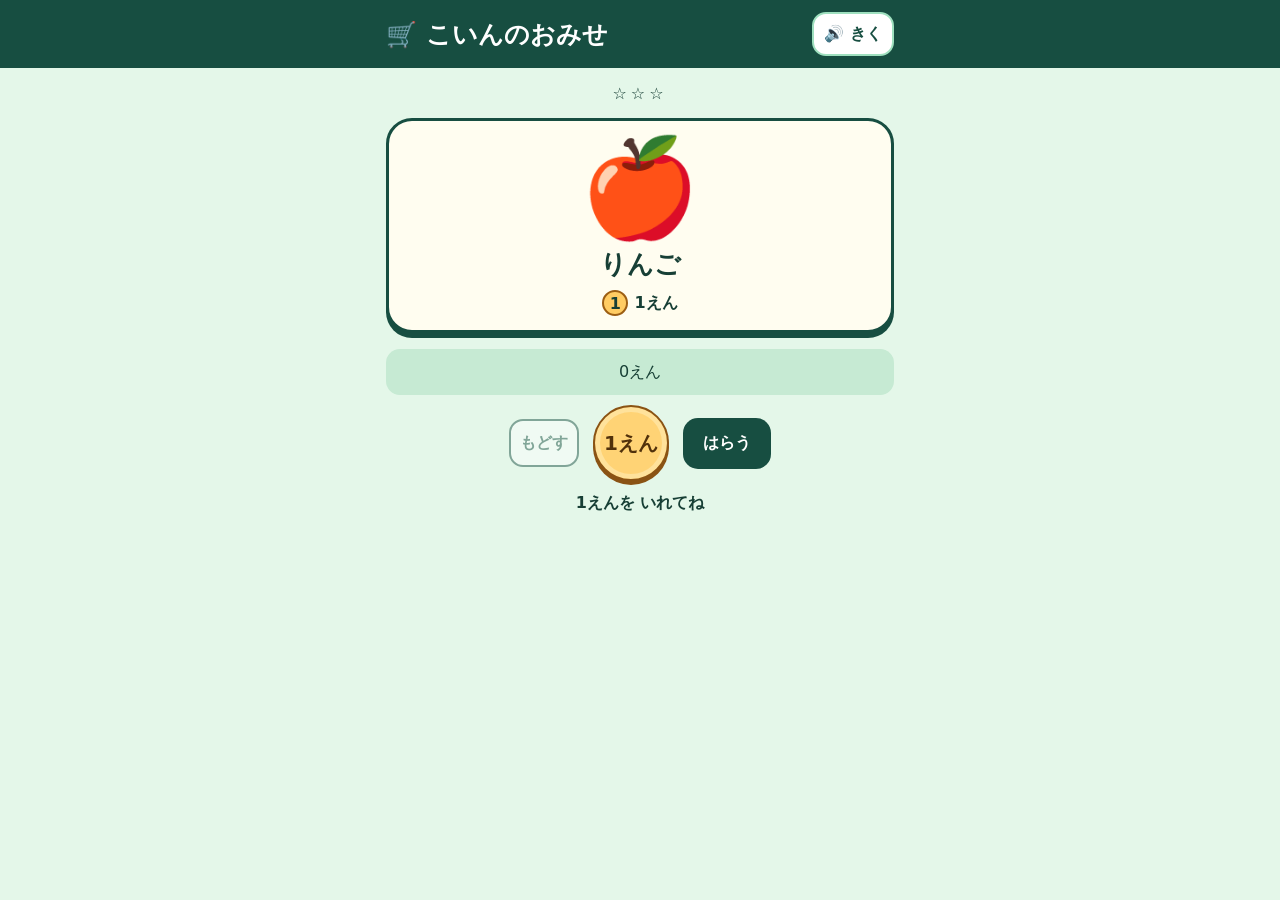
==== index.html @ e6ae7e11 "Add home screen app support" ====
<!doctype html>
<html lang="ja">
<head>
<meta charset="utf-8">
<meta name="viewport" content="width=device-width, initial-scale=1">
<meta name="theme-color" content="#174e41">
<meta name="apple-mobile-web-app-title" content="こいんのおみせ">
<link rel="manifest" href="./manifest.webmanifest">
<link rel="apple-touch-icon" href="./icon-180.png">
<link rel="icon" href="./icon-192.png" type="image/png">
<title>こいんのおみせ</title>
<style>
* { box-sizing: border-box; }
body { margin: 0; background: #e4f7e9; color: #173f35; font-family: system-ui, sans-serif; text-align: center; }
header { background: #174e41; color: white; }
.bar { max-width: 540px; margin: auto; padding: 12px 16px; display: flex; align-items: center; justify-content: space-between; gap: 8px; }
h1 { font-size: clamp(1.15rem, 5vw, 1.55rem); margin: 0; }
main { max-width: 540px; margin: auto; padding: 16px; }
.progress { min-height: 24px; margin: 0 0 10px; font-weight: bold; letter-spacing: .25em; }
.item { background: #fffdf0; border: 3px solid #174e41; border-radius: 26px; box-shadow: 0 5px #174e41; padding: 12px; }
.picture { font-size: clamp(4rem, 22vw, 6rem); line-height: 1.15; }
h2 { margin: 4px 0; font-size: 1.6rem; }
.price { display: flex; justify-content: center; gap: 6px; align-items: center; font-weight: bold; margin: 8px 0 2px; }
.mini { display: inline-grid; place-items: center; width: 26px; height: 26px; border: 2px solid #9c5e13; background: #ffcc63; border-radius: 50%; }
button { font: inherit; font-weight: bold; border: 2px solid transparent; cursor: pointer; touch-action: manipulation; }
button:focus-visible { outline: 3px solid #4c34a3; outline-offset: 3px; }
.listen { border-color: #9fe0bf; background: #fff; color: #174e41; border-radius: 14px; min-height: 44px; padding: 4px 10px; }
.wallet { margin-top: 16px; }
.tray { display: flex; align-items: center; justify-content: center; gap: 9px; min-height: 46px; background: #c6ead3; border-radius: 14px; }
.controls { display: flex; justify-content: center; align-items: center; gap: 14px; margin-top: 10px; }
.coin { border-color: #8a5314; background: #ffd375; color: #51310b; border-radius: 50%; width: 76px; height: 76px; font-size: 1.25rem; box-shadow: inset 0 0 0 5px #ffe29b, 0 4px #8a5314; }
.action { background: #174e41; color: white; border-radius: 15px; padding: 13px 18px; min-height: 50px; }
.undo { background: white; color: #174e41; border-color: #174e41; border-radius: 14px; min-height: 48px; padding: 4px 9px; }
button:disabled { opacity: .48; cursor: default; }
.status { min-height: 2.6em; margin: 12px 0 0; font-weight: bold; }
[hidden] { display: none !important; }
</style>
</head>
<body>
<header><div class="bar"><h1>🛒 こいんのおみせ</h1><button class="listen" id="listen" type="button">🔊 きく</button></div></header>
<main>
  <p class="progress" id="progress"></p>
  <section class="item" aria-labelledby="name">
    <div class="picture" id="picture" aria-hidden="true"></div>
    <h2 id="name"></h2>
    <div class="price" id="price"></div>
  </section>
  <section class="wallet" id="wallet" aria-label="おしはらい">
    <div class="tray" id="tray" role="group"></div>
    <div class="controls">
      <button class="undo" id="undo" type="button">もどす</button>
      <button class="coin" id="coin" type="button" aria-label="1えんを いれる">1えん</button>
      <button class="action" id="pay" type="button">はらう</button>
    </div>
  </section>
  <p class="status" id="status" role="status"></p>
  <button class="action" id="next" type="button" hidden></button>
</main>
<script>
const goods = [
  { name: 'りんご', picture: '🍎', price: 1 },
  { name: 'ぱん', picture: '🥐', price: 2 },
  { name: 'いちご', picture: '🍓', price: 3 }
];
const elements = Object.fromEntries(
  ['progress', 'name', 'picture', 'price', 'wallet', 'tray', 'undo', 'coin', 'pay', 'status', 'next', 'listen']
    .map(id => [id, document.getElementById(id)])
);
let round = 0;
let coins = 0;
let phase = 'shopping';

function speech(message) {
  if (!('speechSynthesis' in window) || !('SpeechSynthesisUtterance' in window)) return;
  const utterance = new SpeechSynthesisUtterance(message);
  utterance.lang = 'ja-JP';
  utterance.rate = 0.85;
  window.speechSynthesis.cancel();
  window.speechSynthesis.speak(utterance);
}

function coinPictures(container, amount) {
  container.replaceChildren();
  for (let i = 0; i < amount; i++) {
    const token = document.createElement('span');
    token.className = 'mini';
    token.setAttribute('aria-hidden', 'true');
    token.textContent = '1';
    container.append(token);
  }
}

function showCoins() {
  coinPictures(elements.tray, coins);
  elements.tray.setAttribute('aria-label', 'いれた おかね ' + coins + 'えん');
  elements.tray.append(coins + 'えん');
  elements.undo.disabled = coins === 0;
  elements.coin.disabled = coins === 5;
}

function showRound() {
  const item = goods[round];
  phase = 'shopping';
  coins = 0;
  elements.progress.textContent = '★'.repeat(round) + '☆'.repeat(goods.length - round);
  elements.progress.setAttribute('aria-label', round + 'こ かえたよ');
  elements.picture.textContent = item.picture;
  elements.name.textContent = item.name;
  coinPictures(elements.price, item.price);
  elements.price.append(item.price + 'えん');
  elements.status.textContent = '1えんを いれてね';
  elements.wallet.hidden = false;
  elements.next.hidden = true;
  showCoins();
}

function changeCoins(delta) {
  coins += delta;
  showCoins();
  elements.status.textContent = coins + 'えん はいったよ';
}

function promptForItem() {
  const item = goods[round];
  return item.name + 'は、' + item.price + '円です。1円をいれてね。';
}

elements.listen.hidden = !('speechSynthesis' in window && 'SpeechSynthesisUtterance' in window);
elements.listen.addEventListener('click', () => speech(phase === 'shopping' ? promptForItem() : elements.status.textContent));
elements.coin.addEventListener('click', () => changeCoins(1));
elements.undo.addEventListener('click', () => changeCoins(-1));
elements.pay.addEventListener('click', () => {
  const item = goods[round];
  if (coins !== item.price) {
    elements.status.textContent = coins < item.price ? 'もうすこし いれてみよう' : 'もどす を おしてみよう';
  } else {
    phase = 'bought';
    const finished = round === goods.length - 1;
    elements.progress.textContent = '★'.repeat(round + 1) + '☆'.repeat(goods.length - round - 1);
    elements.progress.setAttribute('aria-label', (round + 1) + 'こ かえたよ');
    elements.status.textContent = finished ? 'ぜんぶ かえたよ！' : item.name + 'が かえたよ！';
    elements.wallet.hidden = true;
    elements.next.textContent = finished ? 'もういちど' : 'つぎの おかいもの';
    elements.next.hidden = false;
    elements.next.focus();
  }
  speech(elements.status.textContent);
});
elements.next.addEventListener('click', () => {
  round = (round + 1) % goods.length;
  showRound();
  elements.coin.focus();
  speech(promptForItem());
});
showRound();
</script>
</body>
</html>
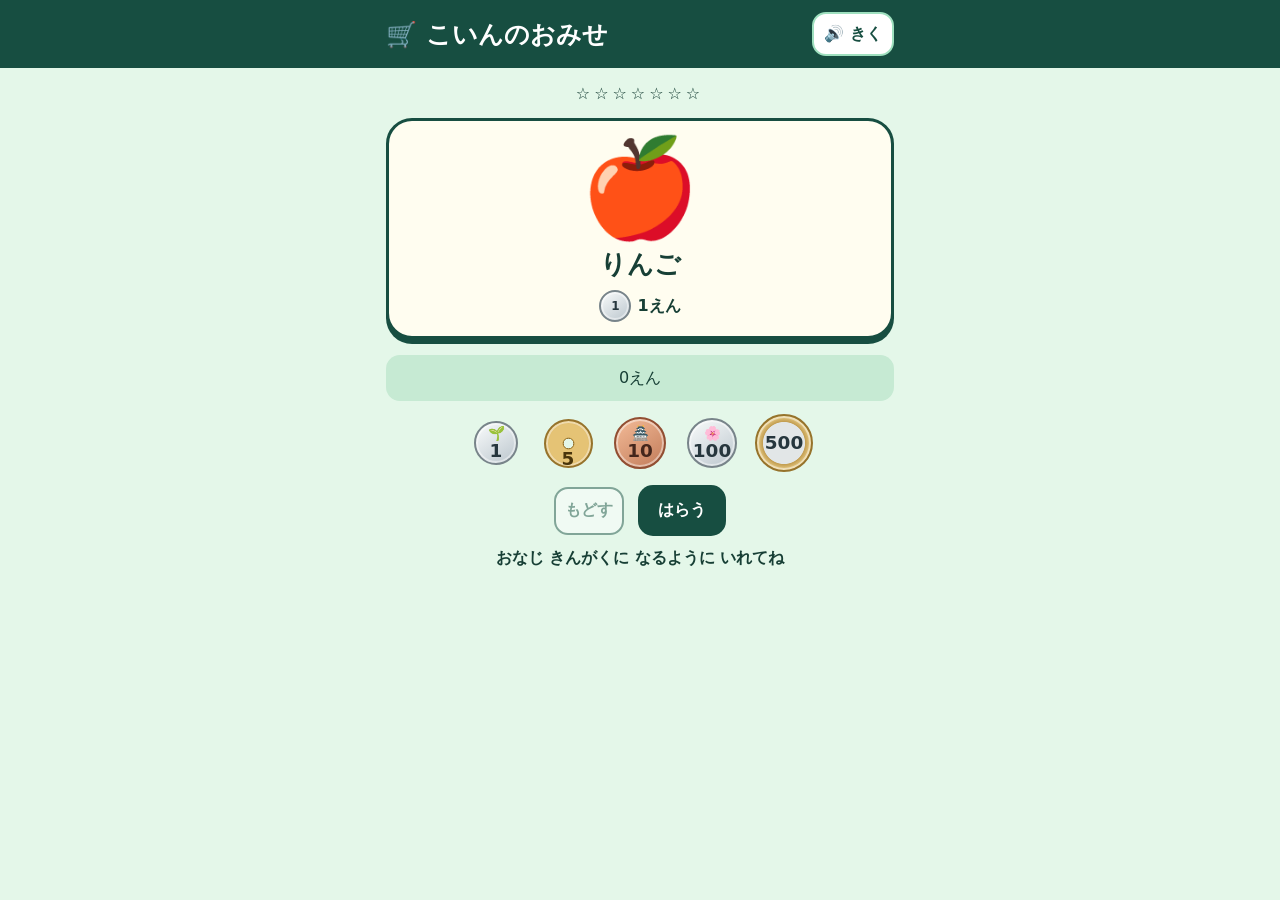
==== commit 2db00aa4: "Teach five Japanese coin denominations" ====
--- a/index.html
+++ b/index.html
@@ -21,14 +21,22 @@
 .picture { font-size: clamp(4rem, 22vw, 6rem); line-height: 1.15; }
 h2 { margin: 4px 0; font-size: 1.6rem; }
 .price { display: flex; justify-content: center; gap: 6px; align-items: center; font-weight: bold; margin: 8px 0 2px; }
-.mini { display: inline-grid; place-items: center; width: 26px; height: 26px; border: 2px solid #9c5e13; background: #ffcc63; border-radius: 50%; }
+.coin-face { display: inline-grid; place-items: center; align-content: center; gap: 1px; inline-size: 100%; aspect-ratio: 1; border: 2px solid #78848a; border-radius: 50%; background: linear-gradient(145deg, #fafcfc, #bbc6cd); color: #26363d; box-shadow: inset 0 0 0 2px #ffffff70; line-height: 1; font-weight: bold; }
+.coin-face[data-value="5"] { position: relative; border-color: #96732c; background: radial-gradient(circle at center, transparent 15%, #96732c 16%, #e5c375 20%, #e5c375 60%, #cba24c 100%); color: #49350b; }
+.coin-face[data-value="5"] > span { position: absolute; top: 65%; }
+.coin-face[data-value="10"] { border-color: #914e32; background: linear-gradient(145deg, #f4bc99, #c17b59); color: #43261c; }
+.coin-face[data-value="500"] { border-color: #96732c; background: radial-gradient(circle, #e2e6e7 54%, #c39e51 56%, #f5dd9b 75%); }
+.mini { inline-size: 32px; font-size: .75rem; }
 button { font: inherit; font-weight: bold; border: 2px solid transparent; cursor: pointer; touch-action: manipulation; }
 button:focus-visible { outline: 3px solid #4c34a3; outline-offset: 3px; }
 .listen { border-color: #9fe0bf; background: #fff; color: #174e41; border-radius: 14px; min-height: 44px; padding: 4px 10px; }
 .wallet { margin-top: 16px; }
-.tray { display: flex; align-items: center; justify-content: center; gap: 9px; min-height: 46px; background: #c6ead3; border-radius: 14px; }
+.tray { display: flex; flex-wrap: wrap; align-items: center; justify-content: center; gap: 6px; min-height: 46px; padding: 5px; background: #c6ead3; border-radius: 14px; }
 .controls { display: flex; justify-content: center; align-items: center; gap: 14px; margin-top: 10px; }
-.coin { border-color: #8a5314; background: #ffd375; color: #51310b; border-radius: 50%; width: 76px; height: 76px; font-size: 1.25rem; box-shadow: inset 0 0 0 5px #ffe29b, 0 4px #8a5314; }
+.coins { display: grid; grid-template-columns: repeat(5, minmax(0, 68px)); justify-content: center; gap: 4px; margin-top: 10px; }
+.coin { display: grid; place-items: center; min-height: 48px; padding: 1px; background: transparent; border-radius: 12px; }
+.coin .coin-face { max-width: var(--diameter); font-size: clamp(.8rem, 4vw, 1.15rem); }
+.coin-motif { font-size: .75em; }
 .action { background: #174e41; color: white; border-radius: 15px; padding: 13px 18px; min-height: 50px; }
 .undo { background: white; color: #174e41; border-color: #174e41; border-radius: 14px; min-height: 48px; padding: 4px 9px; }
 button:disabled { opacity: .48; cursor: default; }
@@ -47,9 +55,9 @@
   </section>
   <section class="wallet" id="wallet" aria-label="おしはらい">
     <div class="tray" id="tray" role="group"></div>
+    <div class="coins" id="coins" role="group" aria-label="えらべる こうか"></div>
     <div class="controls">
       <button class="undo" id="undo" type="button">もどす</button>
-      <button class="coin" id="coin" type="button" aria-label="1えんを いれる">1えん</button>
       <button class="action" id="pay" type="button">はらう</button>
     </div>
   </section>
@@ -60,14 +68,25 @@
 const goods = [
   { name: 'りんご', picture: '🍎', price: 1 },
   { name: 'ぱん', picture: '🥐', price: 2 },
-  { name: 'いちご', picture: '🍓', price: 3 }
+  { name: 'いちご', picture: '🍓', price: 3 },
+  { name: 'みかん', picture: '🍊', price: 5 },
+  { name: 'ばなな', picture: '🍌', price: 10 },
+  { name: 'おにぎり', picture: '🍙', price: 100 },
+  { name: 'ぬいぐるみ', picture: '🧸', price: 500 }
+];
+const denominations = [
+  { value: 1, diameter: 44, motif: '🌱' },
+  { value: 5, diameter: 49 },
+  { value: 10, diameter: 52, motif: '🏯' },
+  { value: 100, diameter: 50, motif: '🌸' },
+  { value: 500, diameter: 58 }
 ];
 const elements = Object.fromEntries(
-  ['progress', 'name', 'picture', 'price', 'wallet', 'tray', 'undo', 'coin', 'pay', 'status', 'next', 'listen']
+  ['progress', 'name', 'picture', 'price', 'wallet', 'tray', 'undo', 'coins', 'pay', 'status', 'next', 'listen']
     .map(id => [id, document.getElementById(id)])
 );
 let round = 0;
-let coins = 0;
+const coins = [];
 let phase = 'shopping';
 
 function speech(message) {
@@ -79,60 +98,87 @@
   window.speechSynthesis.speak(utterance);
 }
 
-function coinPictures(container, amount) {
-  container.replaceChildren();
-  for (let i = 0; i < amount; i++) {
-    const token = document.createElement('span');
-    token.className = 'mini';
-    token.setAttribute('aria-hidden', 'true');
-    token.textContent = '1';
-    container.append(token);
+function coinFace(coin, miniature = false) {
+  const token = document.createElement('span');
+  token.className = miniature ? 'coin-face mini' : 'coin-face';
+  token.dataset.value = coin.value;
+  token.setAttribute('aria-hidden', 'true');
+  if (!miniature && coin.motif) {
+    const motif = document.createElement('span');
+    motif.className = 'coin-motif';
+    motif.textContent = coin.motif;
+    token.append(motif);
   }
+  const label = document.createElement('span');
+  label.textContent = coin.value;
+  token.append(label);
+  return token;
+}
+
+function total() {
+  return coins.reduce((sum, coin) => sum + coin.value, 0);
+}
+
+const coinButtons = denominations.map(coin => {
+  const button = document.createElement('button');
+  button.type = 'button';
+  button.className = 'coin';
+  button.style.setProperty('--diameter', coin.diameter + 'px');
+  button.setAttribute('aria-label', coin.value + 'えんを いれる');
+  button.append(coinFace(coin));
+  button.addEventListener('click', () => {
+    coins.push(coin);
+    showCoins();
+    elements.status.textContent = total() + 'えん はいったよ';
+  });
+  elements.coins.append(button);
+  return button;
+});
+
+function priceCoins(price) {
+  const exactCoin = denominations.find(coin => coin.value === price);
+  return exactCoin ? [exactCoin] : Array(price).fill(denominations[0]);
 }
 
 function showCoins() {
-  coinPictures(elements.tray, coins);
-  elements.tray.setAttribute('aria-label', 'いれた おかね ' + coins + 'えん');
-  elements.tray.append(coins + 'えん');
-  elements.undo.disabled = coins === 0;
-  elements.coin.disabled = coins === 5;
+  elements.tray.replaceChildren(...coins.map(coin => coinFace(coin, true)), total() + 'えん');
+  elements.tray.setAttribute('aria-label', 'いれた おかね ' + total() + 'えん');
+  elements.undo.disabled = coins.length === 0;
+  // Enough room to pay any price entirely in 1-yen coins.
+  coinButtons.forEach(button => { button.disabled = coins.length >= goods.at(-1).price; });
 }
 
 function showRound() {
   const item = goods[round];
   phase = 'shopping';
-  coins = 0;
+  coins.length = 0;
   elements.progress.textContent = '★'.repeat(round) + '☆'.repeat(goods.length - round);
   elements.progress.setAttribute('aria-label', round + 'こ かえたよ');
   elements.picture.textContent = item.picture;
   elements.name.textContent = item.name;
-  coinPictures(elements.price, item.price);
-  elements.price.append(item.price + 'えん');
-  elements.status.textContent = '1えんを いれてね';
+  elements.price.replaceChildren(...priceCoins(item.price).map(coin => coinFace(coin, true)), item.price + 'えん');
+  elements.status.textContent = 'おなじ きんがくに なるように いれてね';
   elements.wallet.hidden = false;
   elements.next.hidden = true;
   showCoins();
 }
 
-function changeCoins(delta) {
-  coins += delta;
-  showCoins();
-  elements.status.textContent = coins + 'えん はいったよ';
-}
-
 function promptForItem() {
   const item = goods[round];
-  return item.name + 'は、' + item.price + '円です。1円をいれてね。';
+  return item.name + 'は、' + item.price + '円です。おなじ金額になるように入れてね。';
 }
 
 elements.listen.hidden = !('speechSynthesis' in window && 'SpeechSynthesisUtterance' in window);
 elements.listen.addEventListener('click', () => speech(phase === 'shopping' ? promptForItem() : elements.status.textContent));
-elements.coin.addEventListener('click', () => changeCoins(1));
-elements.undo.addEventListener('click', () => changeCoins(-1));
+elements.undo.addEventListener('click', () => {
+  coins.pop();
+  showCoins();
+  elements.status.textContent = total() + 'えん のこったよ';
+});
 elements.pay.addEventListener('click', () => {
   const item = goods[round];
-  if (coins !== item.price) {
-    elements.status.textContent = coins < item.price ? 'もうすこし いれてみよう' : 'もどす を おしてみよう';
+  if (total() !== item.price) {
+    elements.status.textContent = total() < item.price ? 'もうすこし いれてみよう' : 'もどす を おしてみよう';
   } else {
     phase = 'bought';
     const finished = round === goods.length - 1;
@@ -149,7 +195,7 @@
 elements.next.addEventListener('click', () => {
   round = (round + 1) % goods.length;
   showRound();
-  elements.coin.focus();
+  coinButtons[0].focus();
   speech(promptForItem());
 });
 showRound();
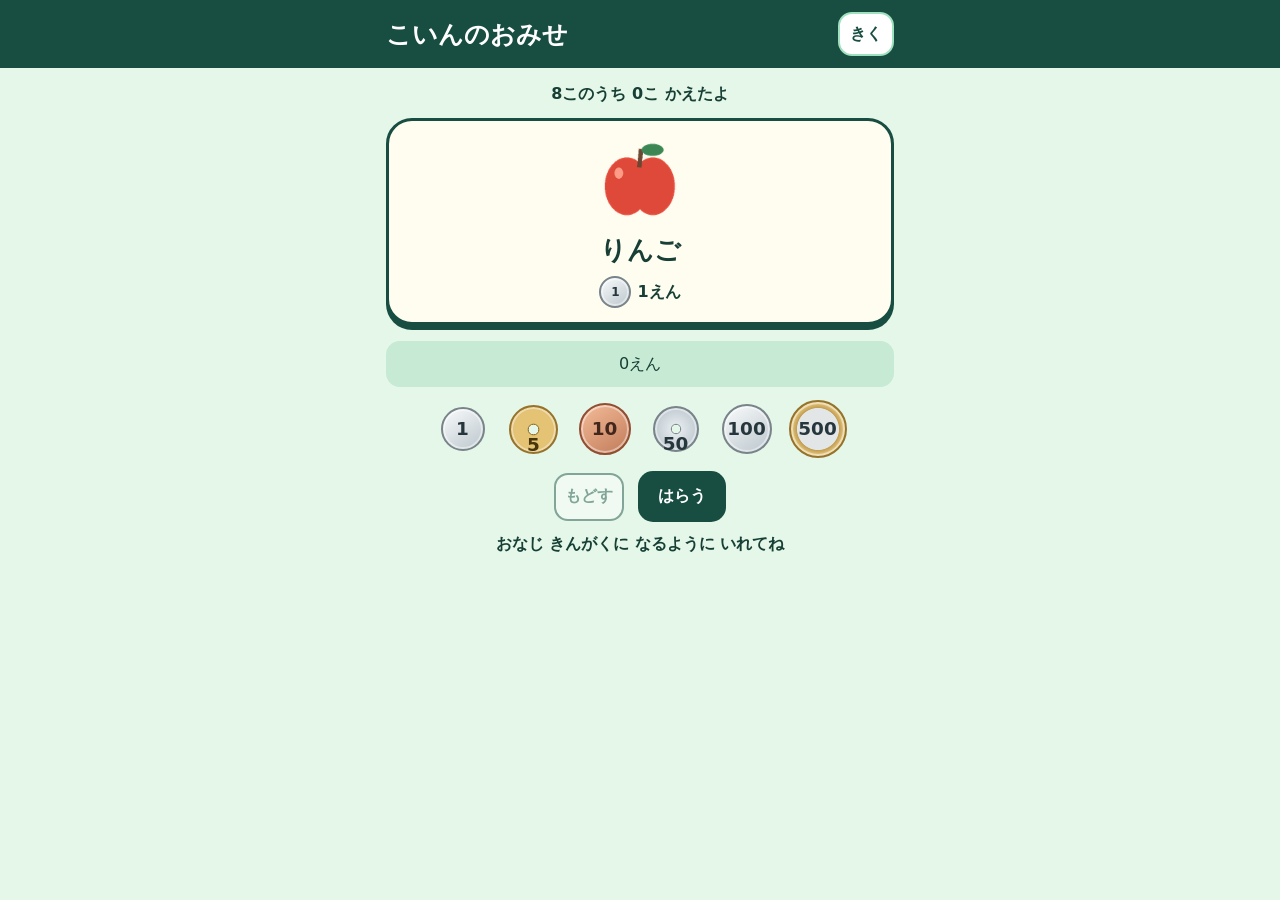
==== commit 789c77fb: "Add 50-yen coin and replace emoji" ====
--- a/index.html
+++ b/index.html
@@ -16,14 +16,15 @@
 .bar { max-width: 540px; margin: auto; padding: 12px 16px; display: flex; align-items: center; justify-content: space-between; gap: 8px; }
 h1 { font-size: clamp(1.15rem, 5vw, 1.55rem); margin: 0; }
 main { max-width: 540px; margin: auto; padding: 16px; }
-.progress { min-height: 24px; margin: 0 0 10px; font-weight: bold; letter-spacing: .25em; }
+.progress { min-height: 24px; margin: 0 0 10px; font-weight: bold; }
 .item { background: #fffdf0; border: 3px solid #174e41; border-radius: 26px; box-shadow: 0 5px #174e41; padding: 12px; }
-.picture { font-size: clamp(4rem, 22vw, 6rem); line-height: 1.15; }
+.picture { width: clamp(4rem, 22vw, 6rem); aspect-ratio: 1; margin: auto; background: url('./goods.png') no-repeat; background-size: 800% 100%; }
 h2 { margin: 4px 0; font-size: 1.6rem; }
 .price { display: flex; justify-content: center; gap: 6px; align-items: center; font-weight: bold; margin: 8px 0 2px; }
 .coin-face { display: inline-grid; place-items: center; align-content: center; gap: 1px; inline-size: 100%; aspect-ratio: 1; border: 2px solid #78848a; border-radius: 50%; background: linear-gradient(145deg, #fafcfc, #bbc6cd); color: #26363d; box-shadow: inset 0 0 0 2px #ffffff70; line-height: 1; font-weight: bold; }
 .coin-face[data-value="5"] { position: relative; border-color: #96732c; background: radial-gradient(circle at center, transparent 15%, #96732c 16%, #e5c375 20%, #e5c375 60%, #cba24c 100%); color: #49350b; }
-.coin-face[data-value="5"] > span { position: absolute; top: 65%; }
+.coin-face[data-value="50"] { position: relative; background: radial-gradient(circle, transparent 14%, #78848a 15%, #e1e7eb 19%, #c3cdd3 70%); }
+.coin-face:is([data-value="5"], [data-value="50"]) > span { position: absolute; top: 65%; }
 .coin-face[data-value="10"] { border-color: #914e32; background: linear-gradient(145deg, #f4bc99, #c17b59); color: #43261c; }
 .coin-face[data-value="500"] { border-color: #96732c; background: radial-gradient(circle, #e2e6e7 54%, #c39e51 56%, #f5dd9b 75%); }
 .mini { inline-size: 32px; font-size: .75rem; }
@@ -33,10 +34,9 @@
 .wallet { margin-top: 16px; }
 .tray { display: flex; flex-wrap: wrap; align-items: center; justify-content: center; gap: 6px; min-height: 46px; padding: 5px; background: #c6ead3; border-radius: 14px; }
 .controls { display: flex; justify-content: center; align-items: center; gap: 14px; margin-top: 10px; }
-.coins { display: grid; grid-template-columns: repeat(5, minmax(0, 68px)); justify-content: center; gap: 4px; margin-top: 10px; }
+.coins { display: grid; grid-template-columns: repeat(6, minmax(0, 68px)); justify-content: center; gap: 3px; margin-top: 10px; }
 .coin { display: grid; place-items: center; min-height: 48px; padding: 1px; background: transparent; border-radius: 12px; }
 .coin .coin-face { max-width: var(--diameter); font-size: clamp(.8rem, 4vw, 1.15rem); }
-.coin-motif { font-size: .75em; }
 .action { background: #174e41; color: white; border-radius: 15px; padding: 13px 18px; min-height: 50px; }
 .undo { background: white; color: #174e41; border-color: #174e41; border-radius: 14px; min-height: 48px; padding: 4px 9px; }
 button:disabled { opacity: .48; cursor: default; }
@@ -45,7 +45,7 @@
 </style>
 </head>
 <body>
-<header><div class="bar"><h1>🛒 こいんのおみせ</h1><button class="listen" id="listen" type="button">🔊 きく</button></div></header>
+<header><div class="bar"><h1>こいんのおみせ</h1><button class="listen" id="listen" type="button">きく</button></div></header>
 <main>
   <p class="progress" id="progress"></p>
   <section class="item" aria-labelledby="name">
@@ -66,19 +66,21 @@
 </main>
 <script>
 const goods = [
-  { name: 'りんご', picture: '🍎', price: 1 },
-  { name: 'ぱん', picture: '🥐', price: 2 },
-  { name: 'いちご', picture: '🍓', price: 3 },
-  { name: 'みかん', picture: '🍊', price: 5 },
-  { name: 'ばなな', picture: '🍌', price: 10 },
-  { name: 'おにぎり', picture: '🍙', price: 100 },
-  { name: 'ぬいぐるみ', picture: '🧸', price: 500 }
+  { name: 'りんご', price: 1 },
+  { name: 'ぱん', price: 2 },
+  { name: 'いちご', price: 3 },
+  { name: 'みかん', price: 5 },
+  { name: 'ばなな', price: 10 },
+  { name: 'あめ', price: 50 },
+  { name: 'おにぎり', price: 100 },
+  { name: 'ぬいぐるみ', price: 500 }
 ];
 const denominations = [
-  { value: 1, diameter: 44, motif: '🌱' },
+  { value: 1, diameter: 44 },
   { value: 5, diameter: 49 },
-  { value: 10, diameter: 52, motif: '🏯' },
-  { value: 100, diameter: 50, motif: '🌸' },
+  { value: 10, diameter: 52 },
+  { value: 50, diameter: 46 },
+  { value: 100, diameter: 50 },
   { value: 500, diameter: 58 }
 ];
 const elements = Object.fromEntries(
@@ -103,12 +105,6 @@
   token.className = miniature ? 'coin-face mini' : 'coin-face';
   token.dataset.value = coin.value;
   token.setAttribute('aria-hidden', 'true');
-  if (!miniature && coin.motif) {
-    const motif = document.createElement('span');
-    motif.className = 'coin-motif';
-    motif.textContent = coin.motif;
-    token.append(motif);
-  }
   const label = document.createElement('span');
   label.textContent = coin.value;
   token.append(label);
@@ -140,6 +136,10 @@
   return exactCoin ? [exactCoin] : Array(price).fill(denominations[0]);
 }
 
+function showProgress(bought) {
+  elements.progress.textContent = goods.length + 'このうち ' + bought + 'こ かえたよ';
+}
+
 function showCoins() {
   elements.tray.replaceChildren(...coins.map(coin => coinFace(coin, true)), total() + 'えん');
   elements.tray.setAttribute('aria-label', 'いれた おかね ' + total() + 'えん');
@@ -152,9 +152,8 @@
   const item = goods[round];
   phase = 'shopping';
   coins.length = 0;
-  elements.progress.textContent = '★'.repeat(round) + '☆'.repeat(goods.length - round);
-  elements.progress.setAttribute('aria-label', round + 'こ かえたよ');
-  elements.picture.textContent = item.picture;
+  showProgress(round);
+  elements.picture.style.backgroundPositionX = (100 * round / (goods.length - 1)) + '%';
   elements.name.textContent = item.name;
   elements.price.replaceChildren(...priceCoins(item.price).map(coin => coinFace(coin, true)), item.price + 'えん');
   elements.status.textContent = 'おなじ きんがくに なるように いれてね';
@@ -182,8 +181,7 @@
   } else {
     phase = 'bought';
     const finished = round === goods.length - 1;
-    elements.progress.textContent = '★'.repeat(round + 1) + '☆'.repeat(goods.length - round - 1);
-    elements.progress.setAttribute('aria-label', (round + 1) + 'こ かえたよ');
+    showProgress(round + 1);
     elements.status.textContent = finished ? 'ぜんぶ かえたよ！' : item.name + 'が かえたよ！';
     elements.wallet.hidden = true;
     elements.next.textContent = finished ? 'もういちど' : 'つぎの おかいもの';
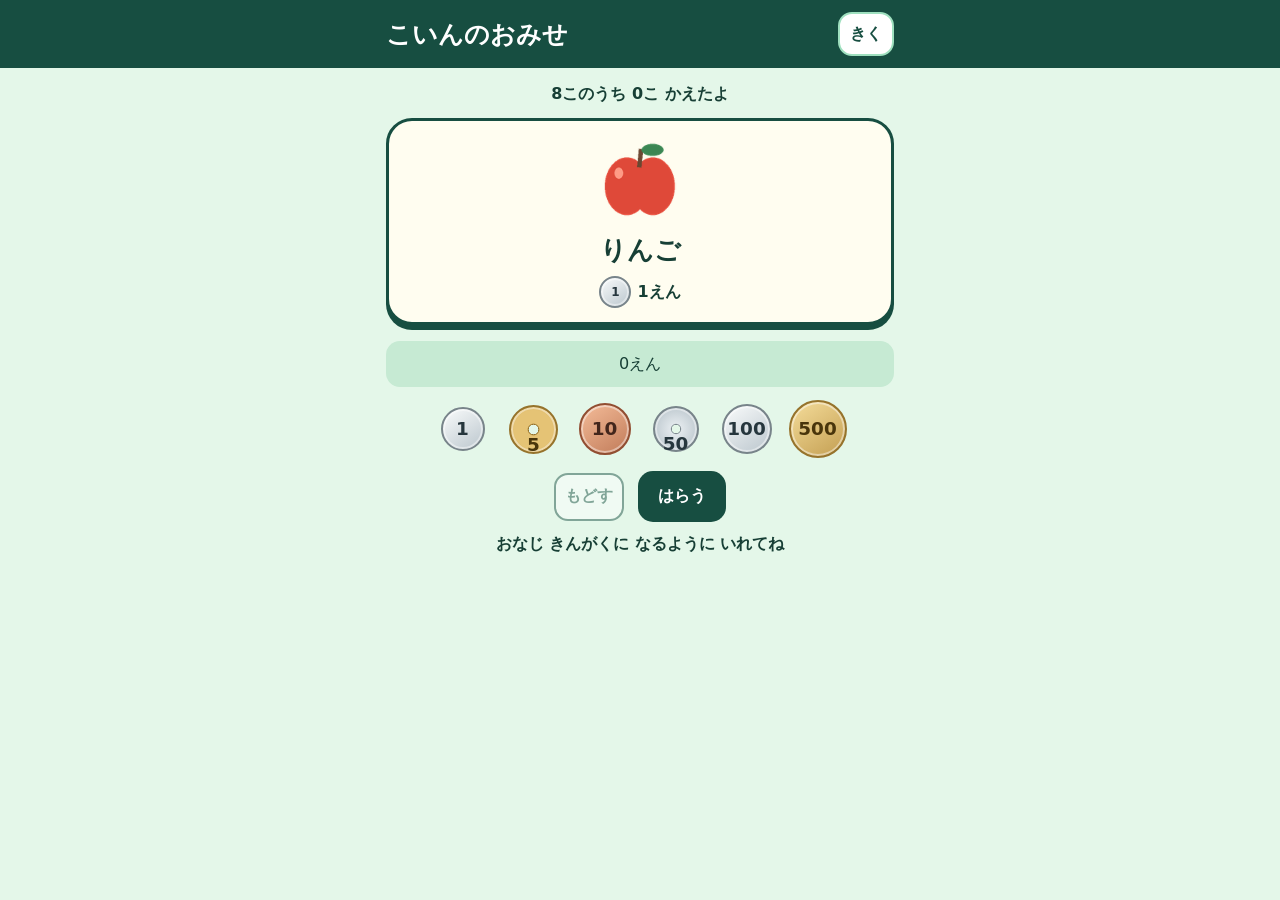
==== commit 58daa1d8: "Use gold for the 500-yen coin" ====
--- a/index.html
+++ b/index.html
@@ -26,7 +26,7 @@
 .coin-face[data-value="50"] { position: relative; background: radial-gradient(circle, transparent 14%, #78848a 15%, #e1e7eb 19%, #c3cdd3 70%); }
 .coin-face:is([data-value="5"], [data-value="50"]) > span { position: absolute; top: 65%; }
 .coin-face[data-value="10"] { border-color: #914e32; background: linear-gradient(145deg, #f4bc99, #c17b59); color: #43261c; }
-.coin-face[data-value="500"] { border-color: #96732c; background: radial-gradient(circle, #e2e6e7 54%, #c39e51 56%, #f5dd9b 75%); }
+.coin-face[data-value="500"] { border-color: #96732c; background: linear-gradient(145deg, #f5dd9b, #c39e51); color: #49350b; }
 .mini { inline-size: 32px; font-size: .75rem; }
 button { font: inherit; font-weight: bold; border: 2px solid transparent; cursor: pointer; touch-action: manipulation; }
 button:focus-visible { outline: 3px solid #4c34a3; outline-offset: 3px; }
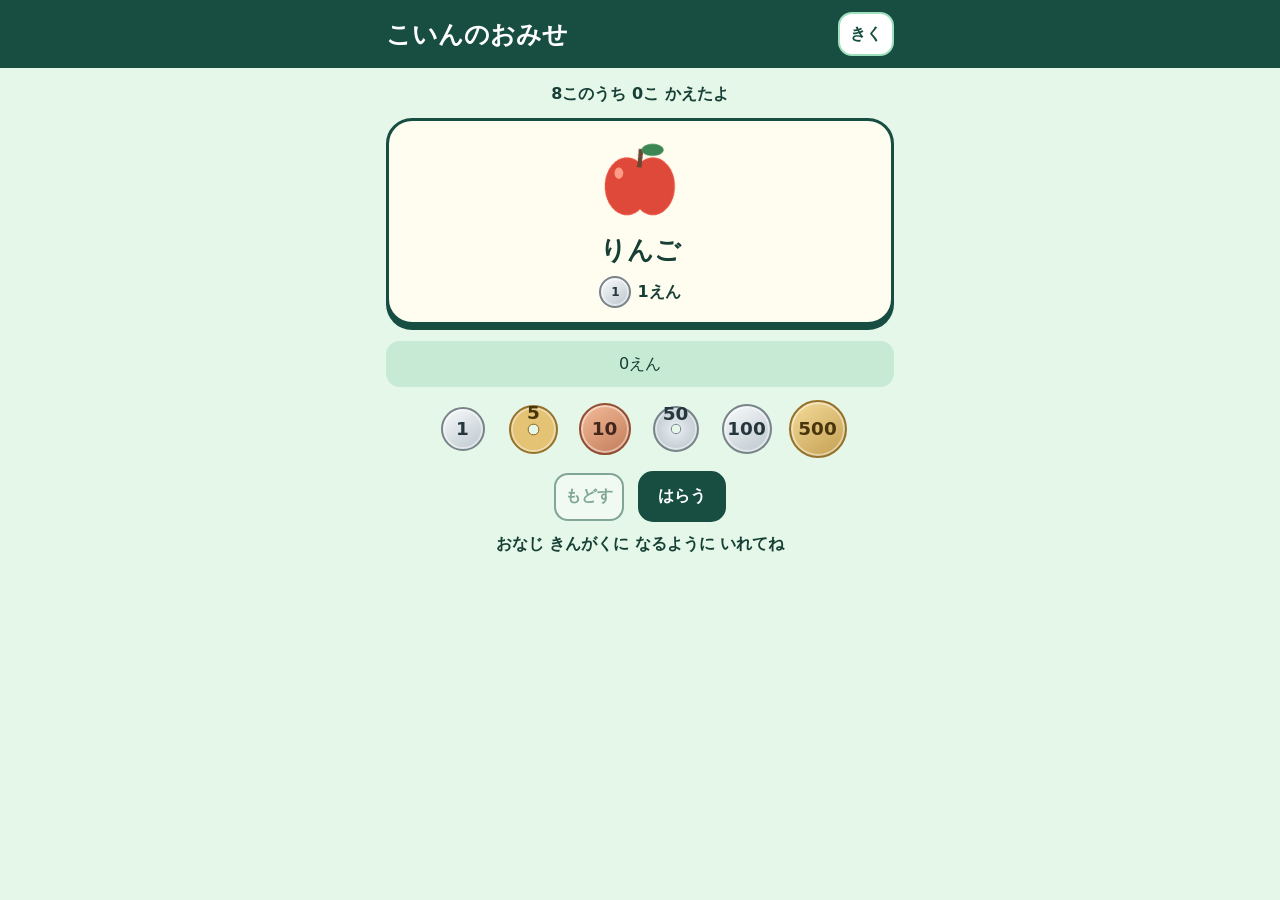
==== commit 9be226ff: "Move holed coin labels above the center" ====
--- a/index.html
+++ b/index.html
@@ -24,10 +24,16 @@
 .coin-face { display: inline-grid; place-items: center; align-content: center; gap: 1px; inline-size: 100%; aspect-ratio: 1; border: 2px solid #78848a; border-radius: 50%; background: linear-gradient(145deg, #fafcfc, #bbc6cd); color: #26363d; box-shadow: inset 0 0 0 2px #ffffff70; line-height: 1; font-weight: bold; }
 .coin-face[data-value="5"] { position: relative; border-color: #96732c; background: radial-gradient(circle at center, transparent 15%, #96732c 16%, #e5c375 20%, #e5c375 60%, #cba24c 100%); color: #49350b; }
 .coin-face[data-value="50"] { position: relative; background: radial-gradient(circle, transparent 14%, #78848a 15%, #e1e7eb 19%, #c3cdd3 70%); }
-.coin-face:is([data-value="5"], [data-value="50"]) > span { position: absolute; top: 65%; }
+.coin-face:is([data-value="5"], [data-value="50"]) > span {
+  position: absolute;
+  bottom: 64%;
+  left: 50%;
+  transform: translateX(-50%);
+}
 .coin-face[data-value="10"] { border-color: #914e32; background: linear-gradient(145deg, #f4bc99, #c17b59); color: #43261c; }
 .coin-face[data-value="500"] { border-color: #96732c; background: linear-gradient(145deg, #f5dd9b, #c39e51); color: #49350b; }
 .mini { inline-size: 32px; font-size: .75rem; }
+.mini:is([data-value="5"], [data-value="50"]) { font-size: .5625rem; }
 button { font: inherit; font-weight: bold; border: 2px solid transparent; cursor: pointer; touch-action: manipulation; }
 button:focus-visible { outline: 3px solid #4c34a3; outline-offset: 3px; }
 .listen { border-color: #9fe0bf; background: #fff; color: #174e41; border-radius: 14px; min-height: 44px; padding: 4px 10px; }
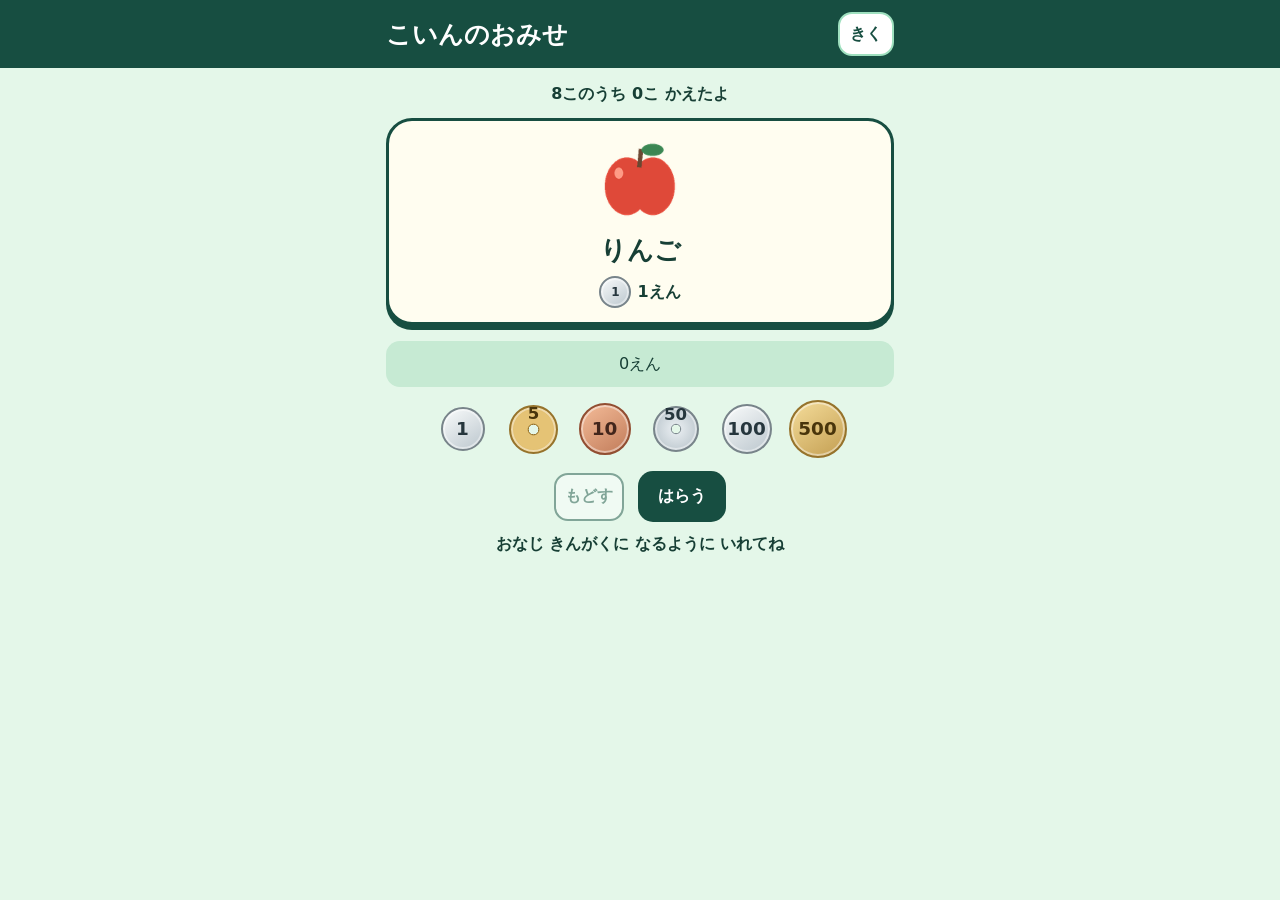
==== commit 2bc09865: "Slightly reduce holed coin label size" ====
--- a/index.html
+++ b/index.html
@@ -29,6 +29,7 @@
   bottom: 64%;
   left: 50%;
   transform: translateX(-50%);
+  font-size: .9em;
 }
 .coin-face[data-value="10"] { border-color: #914e32; background: linear-gradient(145deg, #f4bc99, #c17b59); color: #43261c; }
 .coin-face[data-value="500"] { border-color: #96732c; background: linear-gradient(145deg, #f5dd9b, #c39e51); color: #49350b; }
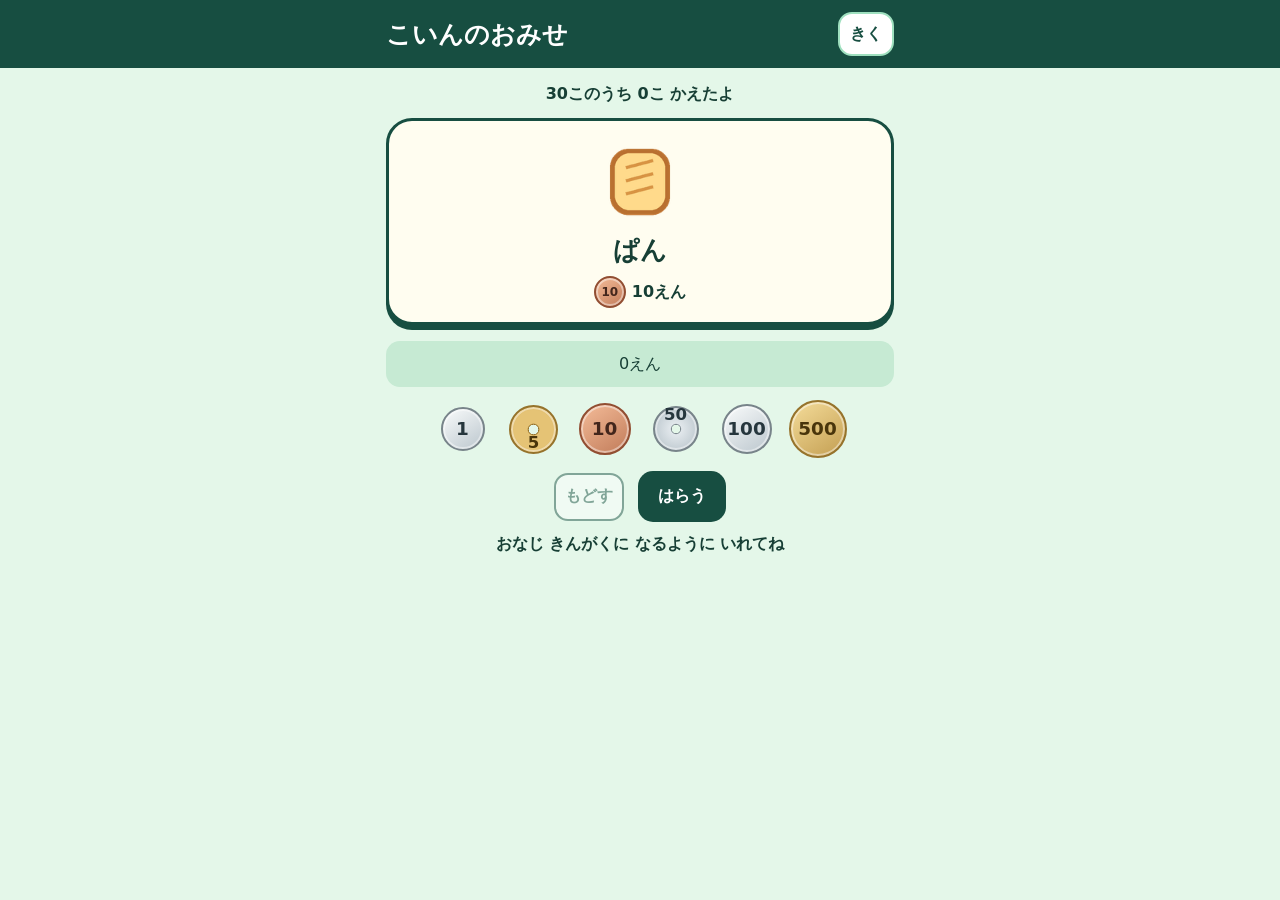
==== commit 19baf1ae: "Generate thirty shopping questions per game" ====
--- a/index.html
+++ b/index.html
@@ -26,11 +26,12 @@
 .coin-face[data-value="50"] { position: relative; background: radial-gradient(circle, transparent 14%, #78848a 15%, #e1e7eb 19%, #c3cdd3 70%); }
 .coin-face:is([data-value="5"], [data-value="50"]) > span {
   position: absolute;
-  bottom: 64%;
   left: 50%;
   transform: translateX(-50%);
   font-size: .9em;
 }
+.coin-face[data-value="5"] > span { top: 64%; }
+.coin-face[data-value="50"] > span { bottom: 64%; }
 .coin-face[data-value="10"] { border-color: #914e32; background: linear-gradient(145deg, #f4bc99, #c17b59); color: #43261c; }
 .coin-face[data-value="500"] { border-color: #96732c; background: linear-gradient(145deg, #f5dd9b, #c39e51); color: #49350b; }
 .mini { inline-size: 32px; font-size: .75rem; }
@@ -72,16 +73,8 @@
   <button class="action" id="next" type="button" hidden></button>
 </main>
 <script>
-const goods = [
-  { name: 'りんご', price: 1 },
-  { name: 'ぱん', price: 2 },
-  { name: 'いちご', price: 3 },
-  { name: 'みかん', price: 5 },
-  { name: 'ばなな', price: 10 },
-  { name: 'あめ', price: 50 },
-  { name: 'おにぎり', price: 100 },
-  { name: 'ぬいぐるみ', price: 500 }
-];
+const goods = ['りんご', 'ぱん', 'いちご', 'みかん', 'ばなな', 'あめ', 'おにぎり', 'ぬいぐるみ'];
+const prices = [1, 2, 3, 5, 6, 10, 11, 15, 20, 50, 55, 100, 110, 150, 500];
 const denominations = [
   { value: 1, diameter: 44 },
   { value: 5, diameter: 49 },
@@ -94,9 +87,26 @@
   ['progress', 'name', 'picture', 'price', 'wallet', 'tray', 'undo', 'coins', 'pay', 'status', 'next', 'listen']
     .map(id => [id, document.getElementById(id)])
 );
+let questions = makeQuestions();
 let round = 0;
 const coins = [];
 let phase = 'shopping';
+
+function shuffle(items) {
+  const result = [...items];
+  for (let i = result.length - 1; i > 0; i--) {
+    const j = Math.floor(Math.random() * (i + 1));
+    [result[i], result[j]] = [result[j], result[i]];
+  }
+  return result;
+}
+
+function makeQuestions() {
+  const pictures = goods.map((_, index) => index);
+  return shuffle(prices.flatMap(price =>
+    shuffle(pictures).slice(0, 2).map(picture => ({ picture, price }))
+  ));
+}
 
 function speech(message) {
   if (!('speechSynthesis' in window) || !('SpeechSynthesisUtterance' in window)) return;
@@ -139,12 +149,18 @@
 });
 
 function priceCoins(price) {
-  const exactCoin = denominations.find(coin => coin.value === price);
-  return exactCoin ? [exactCoin] : Array(price).fill(denominations[0]);
+  const hint = [];
+  let remaining = price;
+  for (const coin of [...denominations].reverse()) {
+    const count = Math.floor(remaining / coin.value);
+    hint.push(...Array(count).fill(coin));
+    remaining %= coin.value;
+  }
+  return hint;
 }
 
 function showProgress(bought) {
-  elements.progress.textContent = goods.length + 'このうち ' + bought + 'こ かえたよ';
+  elements.progress.textContent = questions.length + 'このうち ' + bought + 'こ かえたよ';
 }
 
 function showCoins() {
@@ -152,16 +168,16 @@
   elements.tray.setAttribute('aria-label', 'いれた おかね ' + total() + 'えん');
   elements.undo.disabled = coins.length === 0;
   // Enough room to pay any price entirely in 1-yen coins.
-  coinButtons.forEach(button => { button.disabled = coins.length >= goods.at(-1).price; });
+  coinButtons.forEach(button => { button.disabled = coins.length >= Math.max(...prices); });
 }
 
 function showRound() {
-  const item = goods[round];
+  const item = questions[round];
   phase = 'shopping';
   coins.length = 0;
   showProgress(round);
-  elements.picture.style.backgroundPositionX = (100 * round / (goods.length - 1)) + '%';
-  elements.name.textContent = item.name;
+  elements.picture.style.backgroundPositionX = (100 * item.picture / (goods.length - 1)) + '%';
+  elements.name.textContent = goods[item.picture];
   elements.price.replaceChildren(...priceCoins(item.price).map(coin => coinFace(coin, true)), item.price + 'えん');
   elements.status.textContent = 'おなじ きんがくに なるように いれてね';
   elements.wallet.hidden = false;
@@ -170,8 +186,8 @@
 }
 
 function promptForItem() {
-  const item = goods[round];
-  return item.name + 'は、' + item.price + '円です。おなじ金額になるように入れてね。';
+  const item = questions[round];
+  return goods[item.picture] + 'は、' + item.price + '円です。おなじ金額になるように入れてね。';
 }
 
 elements.listen.hidden = !('speechSynthesis' in window && 'SpeechSynthesisUtterance' in window);
@@ -182,14 +198,14 @@
   elements.status.textContent = total() + 'えん のこったよ';
 });
 elements.pay.addEventListener('click', () => {
-  const item = goods[round];
+  const item = questions[round];
   if (total() !== item.price) {
     elements.status.textContent = total() < item.price ? 'もうすこし いれてみよう' : 'もどす を おしてみよう';
   } else {
     phase = 'bought';
-    const finished = round === goods.length - 1;
+    const finished = round === questions.length - 1;
     showProgress(round + 1);
-    elements.status.textContent = finished ? 'ぜんぶ かえたよ！' : item.name + 'が かえたよ！';
+    elements.status.textContent = finished ? 'ぜんぶ かえたよ！' : goods[item.picture] + 'が かえたよ！';
     elements.wallet.hidden = true;
     elements.next.textContent = finished ? 'もういちど' : 'つぎの おかいもの';
     elements.next.hidden = false;
@@ -198,7 +214,8 @@
   speech(elements.status.textContent);
 });
 elements.next.addEventListener('click', () => {
-  round = (round + 1) % goods.length;
+  round = (round + 1) % questions.length;
+  if (round === 0) questions = makeQuestions();
   showRound();
   coinButtons[0].focus();
   speech(promptForItem());
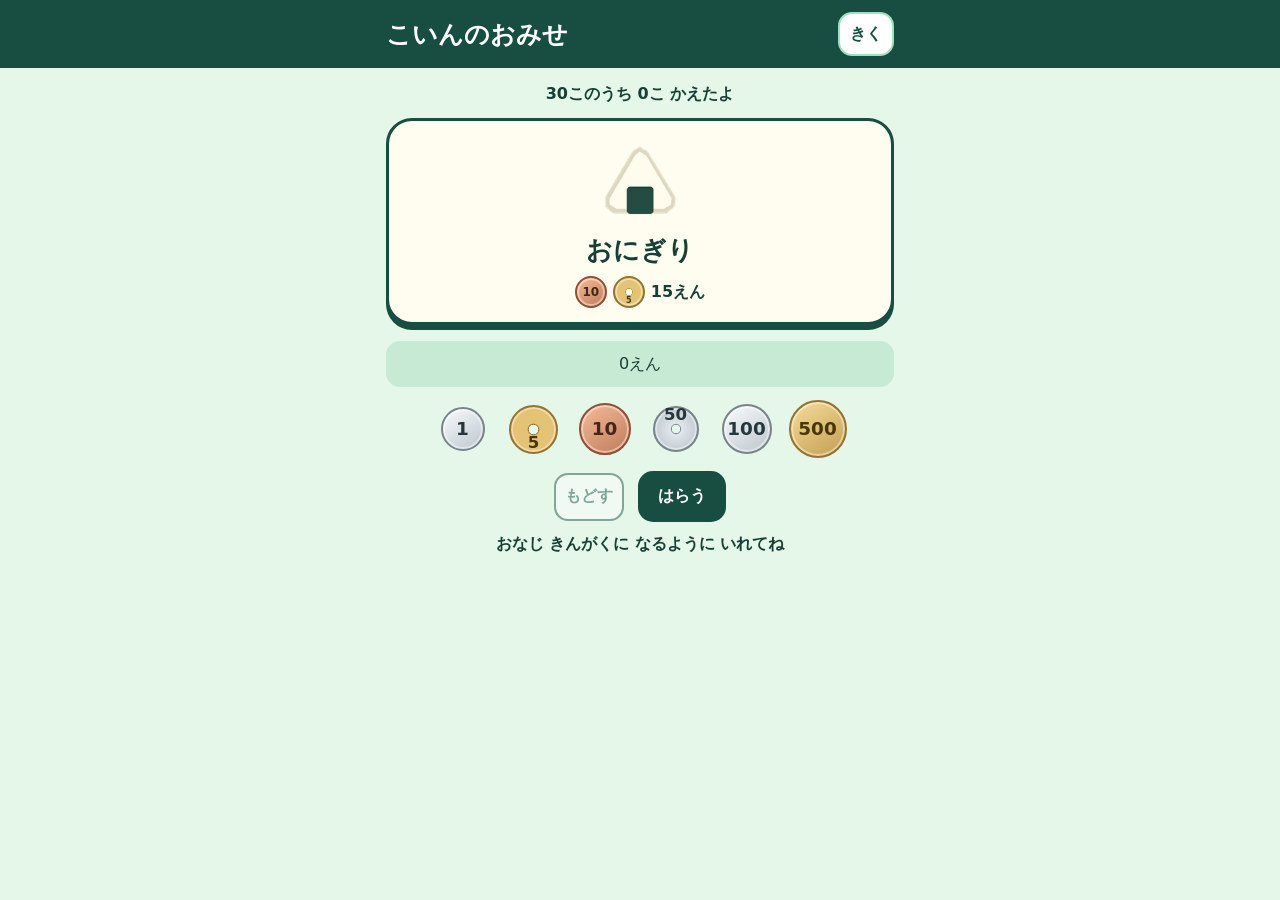
==== commit 0b0bcc5e: "Move coin shop into its own folder" ====
--- a/index.html
+++ b/index.html
@@ -1,226 +1,13 @@
 <!doctype html>
 <html lang="ja">
 <head>
-<meta charset="utf-8">
-<meta name="viewport" content="width=device-width, initial-scale=1">
-<meta name="theme-color" content="#174e41">
-<meta name="apple-mobile-web-app-title" content="こいんのおみせ">
-<link rel="manifest" href="./manifest.webmanifest">
-<link rel="apple-touch-icon" href="./icon-180.png">
-<link rel="icon" href="./icon-192.png" type="image/png">
-<title>こいんのおみせ</title>
-<style>
-* { box-sizing: border-box; }
-body { margin: 0; background: #e4f7e9; color: #173f35; font-family: system-ui, sans-serif; text-align: center; }
-header { background: #174e41; color: white; }
-.bar { max-width: 540px; margin: auto; padding: 12px 16px; display: flex; align-items: center; justify-content: space-between; gap: 8px; }
-h1 { font-size: clamp(1.15rem, 5vw, 1.55rem); margin: 0; }
-main { max-width: 540px; margin: auto; padding: 16px; }
-.progress { min-height: 24px; margin: 0 0 10px; font-weight: bold; }
-.item { background: #fffdf0; border: 3px solid #174e41; border-radius: 26px; box-shadow: 0 5px #174e41; padding: 12px; }
-.picture { width: clamp(4rem, 22vw, 6rem); aspect-ratio: 1; margin: auto; background: url('./goods.png') no-repeat; background-size: 800% 100%; }
-h2 { margin: 4px 0; font-size: 1.6rem; }
-.price { display: flex; justify-content: center; gap: 6px; align-items: center; font-weight: bold; margin: 8px 0 2px; }
-.coin-face { display: inline-grid; place-items: center; align-content: center; gap: 1px; inline-size: 100%; aspect-ratio: 1; border: 2px solid #78848a; border-radius: 50%; background: linear-gradient(145deg, #fafcfc, #bbc6cd); color: #26363d; box-shadow: inset 0 0 0 2px #ffffff70; line-height: 1; font-weight: bold; }
-.coin-face[data-value="5"] { position: relative; border-color: #96732c; background: radial-gradient(circle at center, transparent 15%, #96732c 16%, #e5c375 20%, #e5c375 60%, #cba24c 100%); color: #49350b; }
-.coin-face[data-value="50"] { position: relative; background: radial-gradient(circle, transparent 14%, #78848a 15%, #e1e7eb 19%, #c3cdd3 70%); }
-.coin-face:is([data-value="5"], [data-value="50"]) > span {
-  position: absolute;
-  left: 50%;
-  transform: translateX(-50%);
-  font-size: .9em;
-}
-.coin-face[data-value="5"] > span { top: 64%; }
-.coin-face[data-value="50"] > span { bottom: 64%; }
-.coin-face[data-value="10"] { border-color: #914e32; background: linear-gradient(145deg, #f4bc99, #c17b59); color: #43261c; }
-.coin-face[data-value="500"] { border-color: #96732c; background: linear-gradient(145deg, #f5dd9b, #c39e51); color: #49350b; }
-.mini { inline-size: 32px; font-size: .75rem; }
-.mini:is([data-value="5"], [data-value="50"]) { font-size: .5625rem; }
-button { font: inherit; font-weight: bold; border: 2px solid transparent; cursor: pointer; touch-action: manipulation; }
-button:focus-visible { outline: 3px solid #4c34a3; outline-offset: 3px; }
-.listen { border-color: #9fe0bf; background: #fff; color: #174e41; border-radius: 14px; min-height: 44px; padding: 4px 10px; }
-.wallet { margin-top: 16px; }
-.tray { display: flex; flex-wrap: wrap; align-items: center; justify-content: center; gap: 6px; min-height: 46px; padding: 5px; background: #c6ead3; border-radius: 14px; }
-.controls { display: flex; justify-content: center; align-items: center; gap: 14px; margin-top: 10px; }
-.coins { display: grid; grid-template-columns: repeat(6, minmax(0, 68px)); justify-content: center; gap: 3px; margin-top: 10px; }
-.coin { display: grid; place-items: center; min-height: 48px; padding: 1px; background: transparent; border-radius: 12px; }
-.coin .coin-face { max-width: var(--diameter); font-size: clamp(.8rem, 4vw, 1.15rem); }
-.action { background: #174e41; color: white; border-radius: 15px; padding: 13px 18px; min-height: 50px; }
-.undo { background: white; color: #174e41; border-color: #174e41; border-radius: 14px; min-height: 48px; padding: 4px 9px; }
-button:disabled { opacity: .48; cursor: default; }
-.status { min-height: 2.6em; margin: 12px 0 0; font-weight: bold; }
-[hidden] { display: none !important; }
-</style>
+  <meta charset="utf-8">
+  <meta name="viewport" content="width=device-width, initial-scale=1">
+  <meta http-equiv="refresh" content="0; url=./coin/">
+  <link rel="canonical" href="./coin/">
+  <title>こいんのおみせ</title>
 </head>
 <body>
-<header><div class="bar"><h1>こいんのおみせ</h1><button class="listen" id="listen" type="button">きく</button></div></header>
-<main>
-  <p class="progress" id="progress"></p>
-  <section class="item" aria-labelledby="name">
-    <div class="picture" id="picture" aria-hidden="true"></div>
-    <h2 id="name"></h2>
-    <div class="price" id="price"></div>
-  </section>
-  <section class="wallet" id="wallet" aria-label="おしはらい">
-    <div class="tray" id="tray" role="group"></div>
-    <div class="coins" id="coins" role="group" aria-label="えらべる こうか"></div>
-    <div class="controls">
-      <button class="undo" id="undo" type="button">もどす</button>
-      <button class="action" id="pay" type="button">はらう</button>
-    </div>
-  </section>
-  <p class="status" id="status" role="status"></p>
-  <button class="action" id="next" type="button" hidden></button>
-</main>
-<script>
-const goods = ['りんご', 'ぱん', 'いちご', 'みかん', 'ばなな', 'あめ', 'おにぎり', 'ぬいぐるみ'];
-const prices = [1, 2, 3, 5, 6, 10, 11, 15, 20, 50, 55, 100, 110, 150, 500];
-const denominations = [
-  { value: 1, diameter: 44 },
-  { value: 5, diameter: 49 },
-  { value: 10, diameter: 52 },
-  { value: 50, diameter: 46 },
-  { value: 100, diameter: 50 },
-  { value: 500, diameter: 58 }
-];
-const elements = Object.fromEntries(
-  ['progress', 'name', 'picture', 'price', 'wallet', 'tray', 'undo', 'coins', 'pay', 'status', 'next', 'listen']
-    .map(id => [id, document.getElementById(id)])
-);
-let questions = makeQuestions();
-let round = 0;
-const coins = [];
-let phase = 'shopping';
-
-function shuffle(items) {
-  const result = [...items];
-  for (let i = result.length - 1; i > 0; i--) {
-    const j = Math.floor(Math.random() * (i + 1));
-    [result[i], result[j]] = [result[j], result[i]];
-  }
-  return result;
-}
-
-function makeQuestions() {
-  const pictures = goods.map((_, index) => index);
-  return shuffle(prices.flatMap(price =>
-    shuffle(pictures).slice(0, 2).map(picture => ({ picture, price }))
-  ));
-}
-
-function speech(message) {
-  if (!('speechSynthesis' in window) || !('SpeechSynthesisUtterance' in window)) return;
-  const utterance = new SpeechSynthesisUtterance(message);
-  utterance.lang = 'ja-JP';
-  utterance.rate = 0.85;
-  window.speechSynthesis.cancel();
-  window.speechSynthesis.speak(utterance);
-}
-
-function coinFace(coin, miniature = false) {
-  const token = document.createElement('span');
-  token.className = miniature ? 'coin-face mini' : 'coin-face';
-  token.dataset.value = coin.value;
-  token.setAttribute('aria-hidden', 'true');
-  const label = document.createElement('span');
-  label.textContent = coin.value;
-  token.append(label);
-  return token;
-}
-
-function total() {
-  return coins.reduce((sum, coin) => sum + coin.value, 0);
-}
-
-const coinButtons = denominations.map(coin => {
-  const button = document.createElement('button');
-  button.type = 'button';
-  button.className = 'coin';
-  button.style.setProperty('--diameter', coin.diameter + 'px');
-  button.setAttribute('aria-label', coin.value + 'えんを いれる');
-  button.append(coinFace(coin));
-  button.addEventListener('click', () => {
-    coins.push(coin);
-    showCoins();
-    elements.status.textContent = total() + 'えん はいったよ';
-  });
-  elements.coins.append(button);
-  return button;
-});
-
-function priceCoins(price) {
-  const hint = [];
-  let remaining = price;
-  for (const coin of [...denominations].reverse()) {
-    const count = Math.floor(remaining / coin.value);
-    hint.push(...Array(count).fill(coin));
-    remaining %= coin.value;
-  }
-  return hint;
-}
-
-function showProgress(bought) {
-  elements.progress.textContent = questions.length + 'このうち ' + bought + 'こ かえたよ';
-}
-
-function showCoins() {
-  elements.tray.replaceChildren(...coins.map(coin => coinFace(coin, true)), total() + 'えん');
-  elements.tray.setAttribute('aria-label', 'いれた おかね ' + total() + 'えん');
-  elements.undo.disabled = coins.length === 0;
-  // Enough room to pay any price entirely in 1-yen coins.
-  coinButtons.forEach(button => { button.disabled = coins.length >= Math.max(...prices); });
-}
-
-function showRound() {
-  const item = questions[round];
-  phase = 'shopping';
-  coins.length = 0;
-  showProgress(round);
-  elements.picture.style.backgroundPositionX = (100 * item.picture / (goods.length - 1)) + '%';
-  elements.name.textContent = goods[item.picture];
-  elements.price.replaceChildren(...priceCoins(item.price).map(coin => coinFace(coin, true)), item.price + 'えん');
-  elements.status.textContent = 'おなじ きんがくに なるように いれてね';
-  elements.wallet.hidden = false;
-  elements.next.hidden = true;
-  showCoins();
-}
-
-function promptForItem() {
-  const item = questions[round];
-  return goods[item.picture] + 'は、' + item.price + '円です。おなじ金額になるように入れてね。';
-}
-
-elements.listen.hidden = !('speechSynthesis' in window && 'SpeechSynthesisUtterance' in window);
-elements.listen.addEventListener('click', () => speech(phase === 'shopping' ? promptForItem() : elements.status.textContent));
-elements.undo.addEventListener('click', () => {
-  coins.pop();
-  showCoins();
-  elements.status.textContent = total() + 'えん のこったよ';
-});
-elements.pay.addEventListener('click', () => {
-  const item = questions[round];
-  if (total() !== item.price) {
-    elements.status.textContent = total() < item.price ? 'もうすこし いれてみよう' : 'もどす を おしてみよう';
-  } else {
-    phase = 'bought';
-    const finished = round === questions.length - 1;
-    showProgress(round + 1);
-    elements.status.textContent = finished ? 'ぜんぶ かえたよ！' : goods[item.picture] + 'が かえたよ！';
-    elements.wallet.hidden = true;
-    elements.next.textContent = finished ? 'もういちど' : 'つぎの おかいもの';
-    elements.next.hidden = false;
-    elements.next.focus();
-  }
-  speech(elements.status.textContent);
-});
-elements.next.addEventListener('click', () => {
-  round = (round + 1) % questions.length;
-  if (round === 0) questions = makeQuestions();
-  showRound();
-  coinButtons[0].focus();
-  speech(promptForItem());
-});
-showRound();
-</script>
+  <p><a href="./coin/">こいんのおみせを開く</a></p>
 </body>
 </html>
